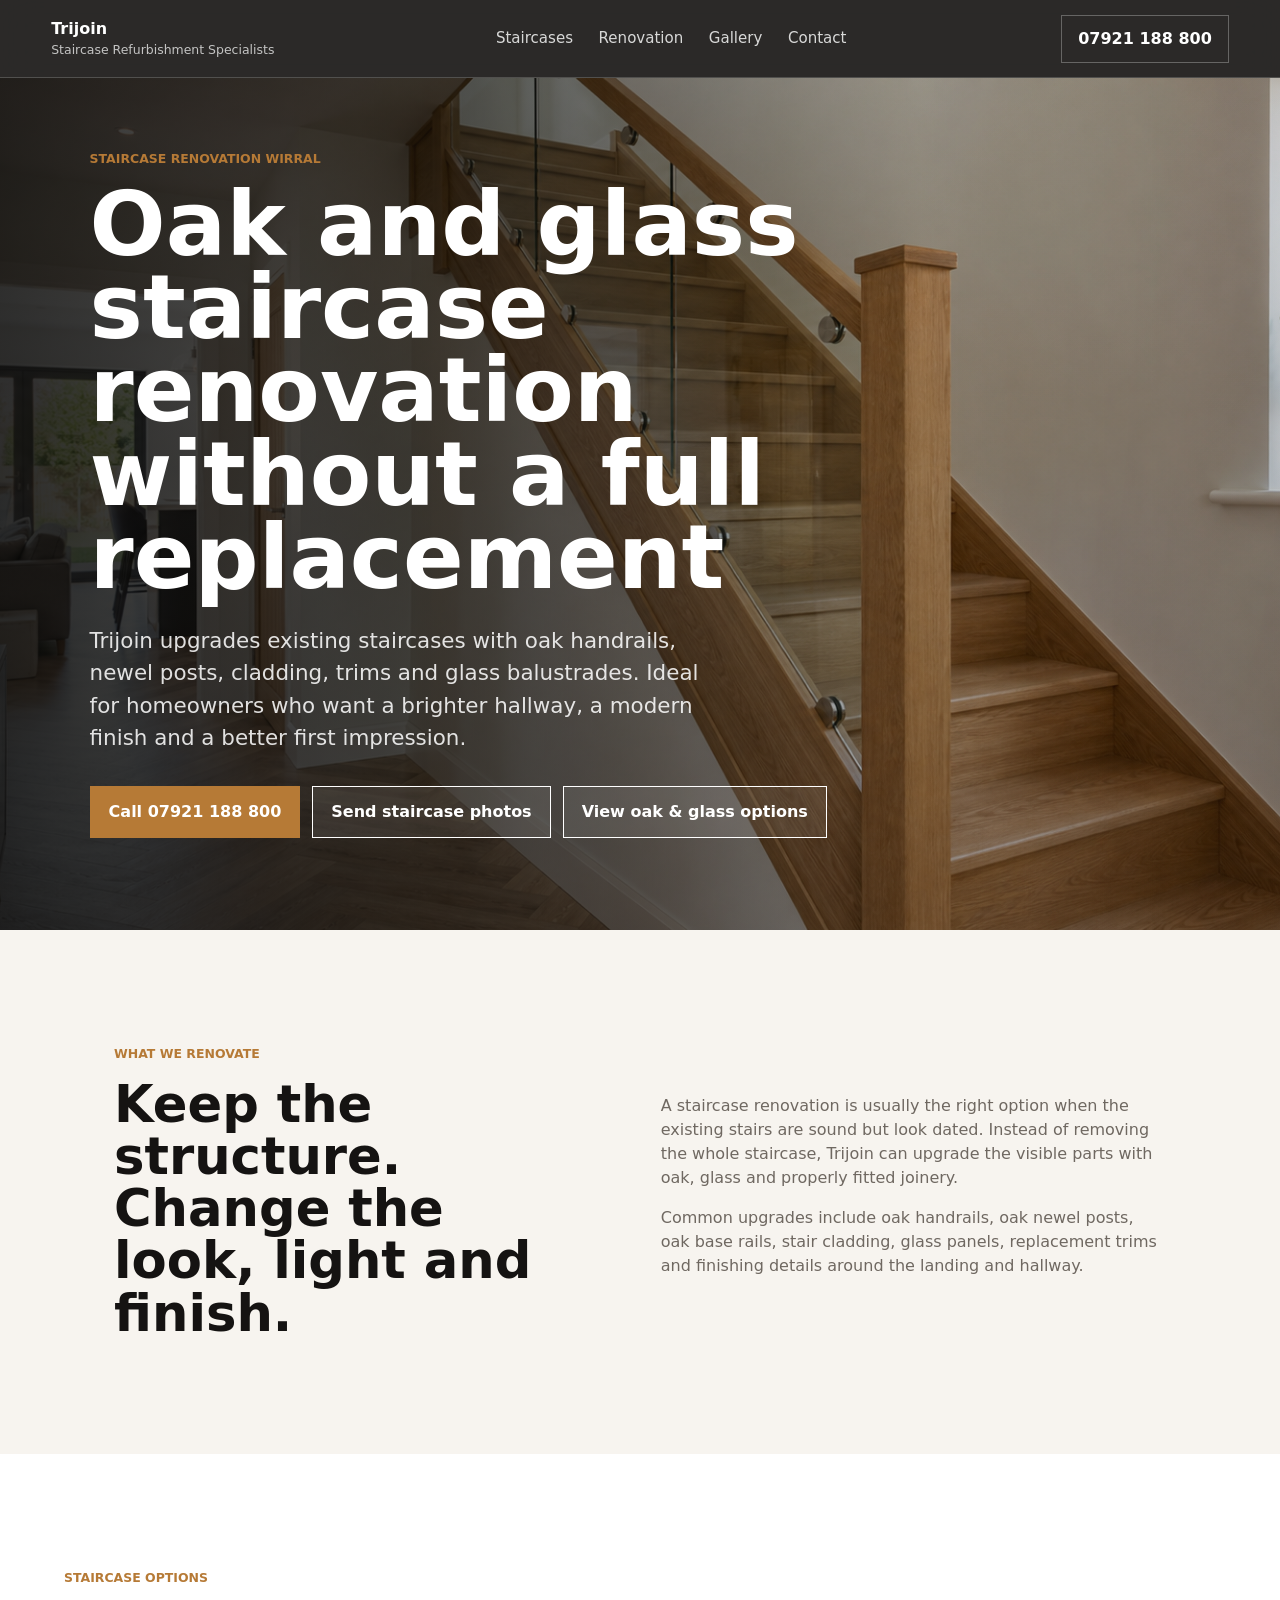
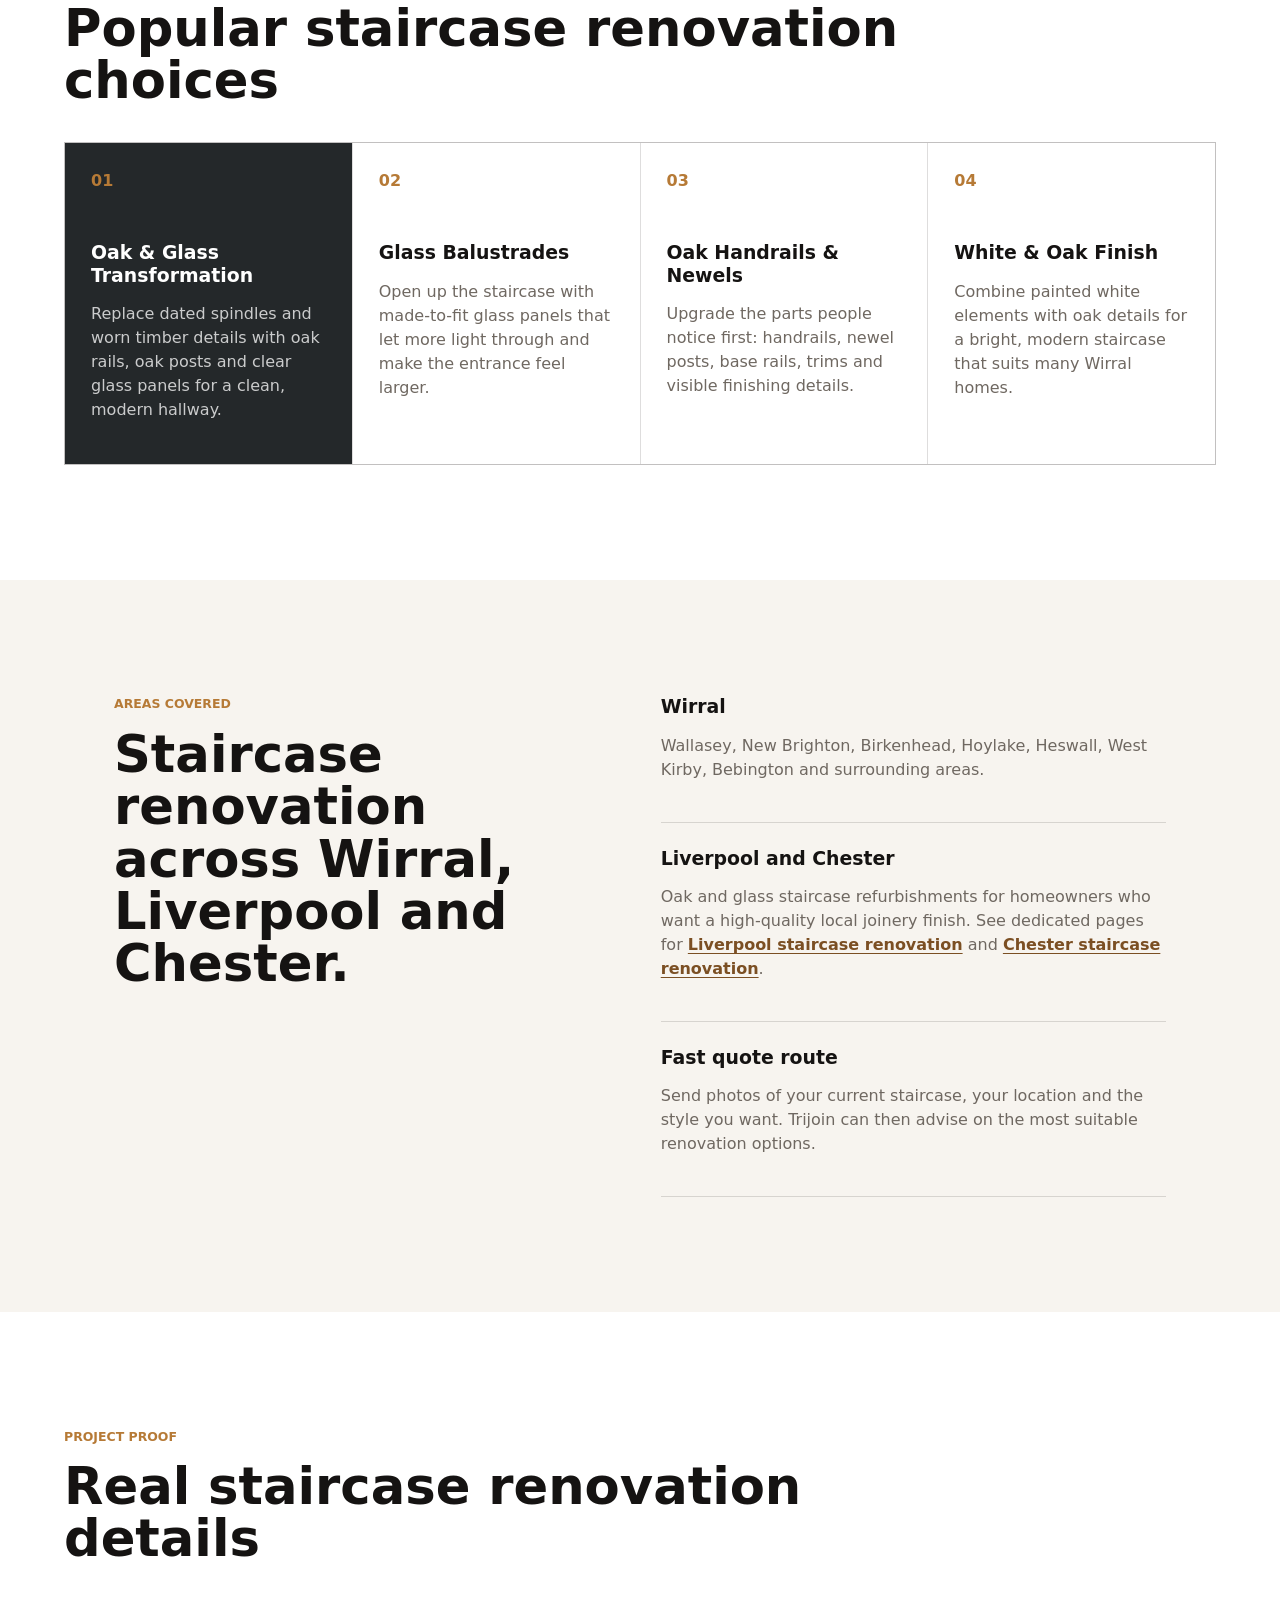
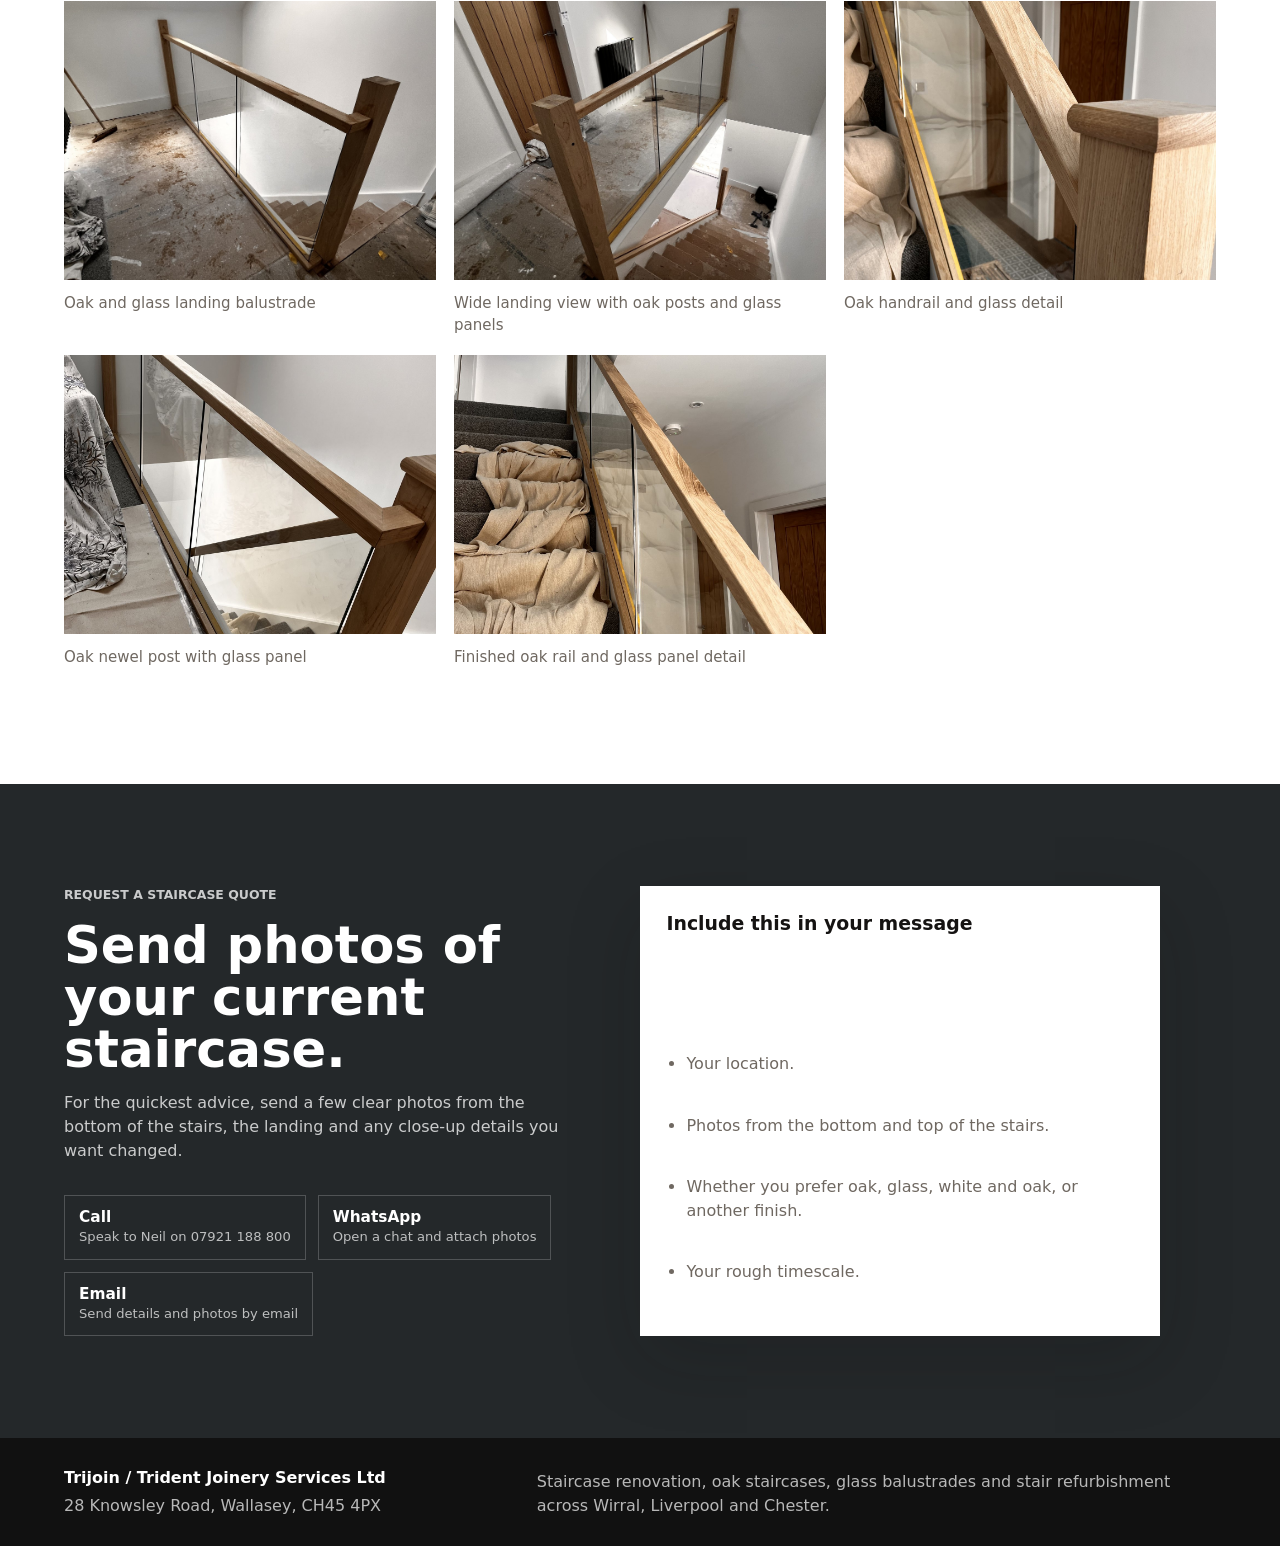
==== staircase-renovation-wirral.html @ 80621ded "Add files via upload" ====
<!doctype html>
<html lang="en-GB">
  <head>
    <meta charset="utf-8">
    <meta name="viewport" content="width=device-width, initial-scale=1">
    <title>Staircase Renovation Wirral | Oak & Glass Staircase Refurbishment | Trijoin</title>
    <meta name="description" content="Staircase renovation in Wirral, Liverpool and Chester. Trijoin upgrades dated staircases with oak handrails, glass balustrades, newel posts, stair cladding and modern finishes.">
    <meta name="robots" content="index, follow">
    <link rel="canonical" href="https://www.trijoin.com/staircase-renovation-wirral.html">
    <meta property="og:title" content="Staircase Renovation Wirral | Trijoin">
    <meta property="og:description" content="Modern oak and glass staircase renovations for homeowners across Wirral, Liverpool and Chester.">
    <meta property="og:type" content="website">
    <meta property="og:url" content="https://www.trijoin.com/staircase-renovation-wirral.html">
    <meta property="og:image" content="https://www.trijoin.com/assets/oak-glass-staircase-hero.png">
    <link rel="stylesheet" href="styles.css">
    <script type="application/ld+json">
      {
        "@context": "https://schema.org",
        "@type": "Service",
        "name": "Staircase renovation Wirral",
        "provider": {
          "@type": "LocalBusiness",
          "name": "Trijoin / Trident Joinery Services Ltd",
          "telephone": "+447921188800",
          "address": {
            "@type": "PostalAddress",
            "streetAddress": "28 Knowsley Road",
            "addressLocality": "Wallasey",
            "postalCode": "CH45 4PX",
            "addressCountry": "GB"
          }
        },
        "areaServed": ["Wirral", "Liverpool", "Chester", "Wallasey", "Birkenhead", "Heswall", "West Kirby", "Hoylake", "Bebington"],
        "serviceType": ["Staircase renovation", "Staircase refurbishment", "Oak staircase refurbishment", "Glass balustrade installation"]
      }
    </script>
  </head>
  <body>
    <header class="site-header">
      <a class="brand" href="index.html" aria-label="Trijoin home">
        <span>
          <strong>Trijoin</strong>
          <small>Staircase Refurbishment Specialists</small>
        </span>
      </a>
      <nav class="nav" aria-label="Primary navigation">
        <a href="index.html#staircases">Staircases</a>
        <a href="staircase-renovation-wirral.html">Renovation</a>
        <a href="index.html#gallery">Gallery</a>
        <a href="index.html#contact">Contact</a>
      </nav>
      <a class="header-phone" href="tel:+447921188800">07921 188 800</a>
    </header>

    <main id="top">
      <section class="hero landing-hero">
        <picture>
          <img src="assets/oak-glass-staircase-hero.png" alt="Oak and glass staircase renovation with clear glass panels and oak handrail">
        </picture>
        <div class="hero-overlay"></div>
        <div class="hero-content">
          <p class="eyebrow">Staircase renovation Wirral</p>
          <h1>Oak and glass staircase renovation without a full replacement</h1>
          <p class="hero-copy">Trijoin upgrades existing staircases with oak handrails, newel posts, cladding, trims and glass balustrades. Ideal for homeowners who want a brighter hallway, a modern finish and a better first impression.</p>
          <div class="hero-actions">
            <a class="button primary" href="tel:+447921188800">Call 07921 188 800</a>
            <a class="button secondary" href="https://wa.me/447921188800">Send staircase photos</a>
            <a class="button secondary" href="#oak-glass-options">View oak & glass options</a>
          </div>
        </div>
      </section>

      <section class="intro section">
        <div class="section-kicker">What we renovate</div>
        <div class="intro-grid">
          <h2>Keep the structure. Change the look, light and finish.</h2>
          <div>
            <p>A staircase renovation is usually the right option when the existing stairs are sound but look dated. Instead of removing the whole staircase, Trijoin can upgrade the visible parts with oak, glass and properly fitted joinery.</p>
            <p>Common upgrades include oak handrails, oak newel posts, oak base rails, stair cladding, glass panels, replacement trims and finishing details around the landing and hallway.</p>
          </div>
        </div>
      </section>

      <section id="oak-glass-options" class="section services-band">
        <div class="section-heading">
          <p class="section-kicker">Staircase options</p>
          <h2>Popular staircase renovation choices</h2>
        </div>
        <div class="service-grid">
          <article class="service-card feature-card">
            <span class="card-icon">01</span>
            <h3>Oak & Glass Transformation</h3>
            <p>Replace dated spindles and worn timber details with oak rails, oak posts and clear glass panels for a clean, modern hallway.</p>
          </article>
          <article class="service-card">
            <span class="card-icon">02</span>
            <h3>Glass Balustrades</h3>
            <p>Open up the staircase with made-to-fit glass panels that let more light through and make the entrance feel larger.</p>
          </article>
          <article class="service-card">
            <span class="card-icon">03</span>
            <h3>Oak Handrails & Newels</h3>
            <p>Upgrade the parts people notice first: handrails, newel posts, base rails, trims and visible finishing details.</p>
          </article>
          <article class="service-card">
            <span class="card-icon">04</span>
            <h3>White & Oak Finish</h3>
            <p>Combine painted white elements with oak details for a bright, modern staircase that suits many Wirral homes.</p>
          </article>
        </div>
      </section>

      <section class="section split-section">
        <div>
          <p class="section-kicker">Areas covered</p>
          <h2>Staircase renovation across Wirral, Liverpool and Chester.</h2>
        </div>
        <div class="benefit-list">
          <div>
            <h3>Wirral</h3>
            <p>Wallasey, New Brighton, Birkenhead, Hoylake, Heswall, West Kirby, Bebington and surrounding areas.</p>
          </div>
          <div>
            <h3>Liverpool and Chester</h3>
            <p>Oak and glass staircase refurbishments for homeowners who want a high-quality local joinery finish. See dedicated pages for <a class="text-link" href="staircase-renovation-liverpool.html">Liverpool staircase renovation</a> and <a class="text-link" href="staircase-renovation-chester.html">Chester staircase renovation</a>.</p>
          </div>
          <div>
            <h3>Fast quote route</h3>
            <p>Send photos of your current staircase, your location and the style you want. Trijoin can then advise on the most suitable renovation options.</p>
          </div>
        </div>
      </section>

      <section class="section gallery-section">
        <div class="section-heading">
          <p class="section-kicker">Project proof</p>
          <h2>Real staircase renovation details</h2>
        </div>
        <div class="gallery-grid renovation-gallery">
          <figure>
            <img src="gallery/staircase-renovation-2026/oak-glass-staircase-landing-balustrade.jpg" alt="Oak and glass staircase landing renovation with clear glass panels and oak handrail">
            <figcaption>Oak and glass landing balustrade</figcaption>
          </figure>
          <figure>
            <img src="gallery/staircase-renovation-2026/oak-glass-staircase-landing-wide.jpg" alt="Wide view of oak and glass staircase renovation from the landing">
            <figcaption>Wide landing view with oak posts and glass panels</figcaption>
          </figure>
          <figure>
            <img src="gallery/staircase-renovation-2026/oak-glass-staircase-oak-rail-detail.jpg" alt="Close-up oak handrail and glass panel detail on staircase renovation">
            <figcaption>Oak handrail and glass detail</figcaption>
          </figure>
          <figure>
            <img src="gallery/staircase-renovation-2026/oak-glass-staircase-newel-glass-detail.jpg" alt="Oak newel post and glass panel detail on staircase refurbishment">
            <figcaption>Oak newel post with glass panel</figcaption>
          </figure>
          <figure>
            <img src="gallery/staircase-renovation-2026/oak-glass-staircase-finished-rail.jpg" alt="Finished oak handrail and clear glass staircase balustrade detail">
            <figcaption>Finished oak rail and glass panel detail</figcaption>
          </figure>
        </div>
      </section>

      <section id="contact" class="contact-section">
        <div class="contact-copy">
          <p class="section-kicker">Request a staircase quote</p>
          <h2>Send photos of your current staircase.</h2>
          <p>For the quickest advice, send a few clear photos from the bottom of the stairs, the landing and any close-up details you want changed.</p>
          <div class="contact-methods">
            <a href="tel:+447921188800">
              <strong>Call</strong>
              <span>Speak to Neil on 07921 188 800</span>
            </a>
            <a href="https://wa.me/447921188800">
              <strong>WhatsApp</strong>
              <span>Open a chat and attach photos</span>
            </a>
            <a href="mailto:lienreklaw@mac.com?subject=Staircase%20renovation%20quote">
              <strong>Email</strong>
              <span>Send details and photos by email</span>
            </a>
          </div>
        </div>
        <div class="quote-card">
          <h3>Include this in your message</h3>
          <ul>
            <li>Your location.</li>
            <li>Photos from the bottom and top of the stairs.</li>
            <li>Whether you prefer oak, glass, white and oak, or another finish.</li>
            <li>Your rough timescale.</li>
          </ul>
        </div>
      </section>
    </main>

    <footer class="footer">
      <div>
        <strong>Trijoin / Trident Joinery Services Ltd</strong>
        <p>28 Knowsley Road, Wallasey, CH45 4PX</p>
      </div>
      <p>Staircase renovation, oak staircases, glass balustrades and stair refurbishment across Wirral, Liverpool and Chester.</p>
    </footer>
  </body>
</html>
---- styles.css ----
:root {
  --ink: #151312;
  --muted: #6f6861;
  --paper: #f7f4ef;
  --white: #ffffff;
  --oak: #b67a36;
  --oak-deep: #7b4f23;
  --glass: #dcecf0;
  --charcoal: #24282a;
  --line: rgba(21, 19, 18, 0.14);
  --shadow: 0 24px 70px rgba(18, 16, 14, 0.18);
  font-family: Inter, ui-sans-serif, system-ui, -apple-system, BlinkMacSystemFont, "Segoe UI", sans-serif;
}

* {
  box-sizing: border-box;
}

html {
  scroll-behavior: smooth;
}

body {
  margin: 0;
  color: var(--ink);
  background: var(--paper);
  line-height: 1.5;
}

a {
  color: inherit;
  text-decoration: none;
}

.text-link {
  color: var(--oak-deep);
  font-weight: 850;
  text-decoration: underline;
  text-underline-offset: 3px;
}

img {
  display: block;
  max-width: 100%;
}

.site-header {
  position: sticky;
  top: 0;
  z-index: 20;
  display: grid;
  grid-template-columns: auto 1fr auto;
  gap: 24px;
  align-items: center;
  min-height: 78px;
  padding: 12px clamp(18px, 4vw, 56px);
  border-bottom: 1px solid rgba(255, 255, 255, 0.18);
  background: rgba(21, 19, 18, 0.9);
  color: var(--white);
  backdrop-filter: blur(18px);
}

.brand {
  display: flex;
  align-items: center;
  gap: 12px;
  min-width: 230px;
}

.brand strong,
.brand small {
  display: block;
}

.brand small {
  color: rgba(255, 255, 255, 0.72);
  font-size: 0.78rem;
}

.nav {
  display: flex;
  justify-content: center;
  gap: clamp(12px, 2vw, 30px);
  font-size: 0.94rem;
  color: rgba(255, 255, 255, 0.82);
}

.nav a:hover,
.header-phone:hover,
.footer a:hover {
  color: var(--glass);
}

.header-phone {
  padding: 11px 16px;
  border: 1px solid rgba(255, 255, 255, 0.28);
  color: var(--white);
  font-weight: 800;
}

.hero {
  position: relative;
  display: grid;
  min-height: calc(100svh - 78px);
  overflow: hidden;
  background: var(--charcoal);
}

.hero picture,
.hero img,
.hero-overlay,
.hero-content {
  grid-area: 1 / 1;
}

.hero img {
  width: 100%;
  height: 100%;
  min-height: calc(100svh - 78px);
  object-fit: cover;
}

.hero-overlay {
  background:
    linear-gradient(90deg, rgba(9, 9, 8, 0.82) 0%, rgba(9, 9, 8, 0.6) 37%, rgba(9, 9, 8, 0.08) 72%),
    linear-gradient(0deg, rgba(9, 9, 8, 0.28), rgba(9, 9, 8, 0.06));
}

.hero-content {
  position: relative;
  align-self: center;
  width: min(760px, calc(100% - 36px));
  margin-left: clamp(18px, 7vw, 96px);
  padding: 72px 0 92px;
  color: var(--white);
}

.eyebrow,
.section-kicker {
  margin: 0 0 14px;
  color: var(--oak);
  font-size: 0.78rem;
  font-weight: 850;
  letter-spacing: 0;
  text-transform: uppercase;
}

.hero h1 {
  max-width: 720px;
  margin: 0;
  font-size: clamp(3rem, 7vw, 6.9rem);
  line-height: 0.93;
  letter-spacing: 0;
}

.hero-copy {
  max-width: 610px;
  margin: 26px 0 0;
  color: rgba(255, 255, 255, 0.86);
  font-size: clamp(1.05rem, 2vw, 1.34rem);
}

.hero-actions,
.contact-methods {
  display: flex;
  flex-wrap: wrap;
  gap: 12px;
  margin-top: 32px;
}

.button {
  display: inline-flex;
  align-items: center;
  justify-content: center;
  min-height: 48px;
  padding: 13px 18px;
  border: 1px solid currentColor;
  font-weight: 850;
  text-align: center;
}

.button.primary {
  border-color: var(--oak);
  background: var(--oak);
  color: var(--white);
}

.button.secondary {
  color: var(--white);
  background: rgba(255, 255, 255, 0.08);
}

.button:hover {
  transform: translateY(-1px);
}

.hero-points {
  display: flex;
  flex-wrap: wrap;
  gap: 10px;
  margin: 34px 0 0;
  padding: 0;
  list-style: none;
}

.hero-points li {
  padding: 8px 11px;
  border: 1px solid rgba(255, 255, 255, 0.24);
  background: rgba(255, 255, 255, 0.09);
  color: rgba(255, 255, 255, 0.86);
  font-size: 0.88rem;
}

.section {
  padding: clamp(64px, 9vw, 120px) clamp(18px, 5vw, 72px);
}

.intro,
.split-section,
.seo-section {
  max-width: 1180px;
  margin: 0 auto;
}

.intro-grid,
.split-section,
.seo-section {
  display: grid;
  grid-template-columns: minmax(0, 0.95fr) minmax(0, 1.05fr);
  gap: clamp(32px, 7vw, 92px);
  align-items: start;
}

h2 {
  margin: 0;
  font-size: clamp(2rem, 4vw, 4rem);
  line-height: 1.02;
  letter-spacing: 0;
}

h3 {
  margin: 0;
  font-size: 1.18rem;
  line-height: 1.18;
}

p {
  color: var(--muted);
}

.section-heading {
  width: min(850px, 100%);
  margin-bottom: 36px;
}

.services-band,
.gallery-section {
  background: var(--white);
}

.service-grid {
  display: grid;
  grid-template-columns: repeat(4, minmax(0, 1fr));
  gap: 1px;
  background: var(--line);
  border: 1px solid var(--line);
}

.service-card {
  min-height: 310px;
  padding: 26px;
  background: var(--white);
}

.feature-card {
  background: var(--charcoal);
  color: var(--white);
}

.feature-card p {
  color: rgba(255, 255, 255, 0.76);
}

.feature-card a {
  display: inline-block;
  margin-top: 18px;
  color: var(--glass);
  font-weight: 850;
}

.card-icon {
  display: block;
  margin-bottom: 48px;
  color: var(--oak);
  font-weight: 900;
}

.benefit-list {
  display: grid;
  gap: 24px;
}

.benefit-list > div {
  padding-bottom: 24px;
  border-bottom: 1px solid var(--line);
}

.gallery-grid {
  display: grid;
  grid-template-columns: repeat(3, minmax(0, 1fr));
  gap: 18px;
}

figure {
  margin: 0;
}

figure img,
.gallery-placeholder {
  width: 100%;
  aspect-ratio: 4 / 5;
  object-fit: cover;
  background: var(--charcoal);
}

.renovation-gallery figure img {
  aspect-ratio: 4 / 3;
  object-fit: cover;
}

.gallery-placeholder {
  display: grid;
  place-items: center;
  color: rgba(255, 255, 255, 0.86);
  font-size: clamp(2rem, 5vw, 5rem);
  font-weight: 900;
}

.gallery-placeholder.before {
  background: linear-gradient(135deg, #4f4a43, #262523);
}

.gallery-placeholder.detail {
  background: linear-gradient(135deg, var(--oak-deep), var(--glass));
  color: var(--ink);
}

figcaption {
  padding-top: 12px;
  color: var(--muted);
  font-size: 0.94rem;
}

.support-services {
  background: #ebe5dc;
}

.support-grid {
  display: grid;
  grid-template-columns: repeat(4, minmax(0, 1fr));
  gap: 18px;
}

.support-card {
  padding: 28px;
  border: 1px solid var(--line);
  background: rgba(255, 255, 255, 0.55);
  cursor: pointer;
  transition: transform 160ms ease, background 160ms ease, border-color 160ms ease;
}

.support-card:hover,
.support-card:focus {
  background: var(--white);
  border-color: rgba(181, 113, 48, 0.55);
  outline: none;
  transform: translateY(-2px);
}

.support-card span {
  display: inline-block;
  margin-top: 22px;
  color: var(--oak-deep);
  font-weight: 850;
}

.service-modal[hidden] {
  display: none;
}

.modal-open {
  overflow: hidden;
}

.service-modal {
  position: fixed;
  inset: 0;
  z-index: 50;
  display: grid;
  place-items: center;
  padding: 18px;
}

.service-modal-backdrop {
  position: absolute;
  inset: 0;
  background: rgba(23, 27, 25, 0.72);
}

.service-modal-panel {
  position: relative;
  width: min(1080px, 100%);
  max-height: min(760px, 92vh);
  overflow: auto;
  padding: clamp(24px, 4vw, 42px);
  background: var(--white);
  box-shadow: 0 28px 80px rgba(0, 0, 0, 0.28);
}

.modal-close {
  position: absolute;
  top: 18px;
  right: 18px;
  padding: 10px 14px;
  border: 1px solid var(--line);
  background: var(--white);
  color: var(--ink);
  font: inherit;
  font-weight: 850;
  cursor: pointer;
}

.modal-close:hover,
.modal-close:focus {
  border-color: var(--oak);
  outline: none;
}

.service-gallery-grid {
  display: grid;
  grid-template-columns: repeat(3, minmax(0, 1fr));
  gap: 18px;
  margin-top: 28px;
}

.keyword-cloud {
  display: flex;
  flex-wrap: wrap;
  gap: 10px;
}

.keyword-cloud span {
  padding: 9px 12px;
  border: 1px solid var(--line);
  background: var(--white);
  color: var(--charcoal);
  font-size: 0.92rem;
}

.contact-section {
  display: grid;
  grid-template-columns: minmax(0, 0.9fr) minmax(320px, 520px);
  gap: clamp(32px, 6vw, 80px);
  padding: clamp(64px, 8vw, 110px) clamp(18px, 5vw, 72px);
  background: var(--charcoal);
  color: var(--white);
}

.contact-copy {
  max-width: 720px;
}

.contact-copy p {
  color: rgba(255, 255, 255, 0.76);
}

.contact-methods a {
  display: grid;
  gap: 3px;
  min-width: 190px;
  padding: 13px 14px;
  border: 1px solid rgba(255, 255, 255, 0.2);
  color: var(--white);
}

.contact-methods strong {
  font-size: 0.96rem;
  line-height: 1.1;
}

.contact-methods span {
  color: rgba(255, 255, 255, 0.7);
  font-size: 0.82rem;
  line-height: 1.25;
}

.quote-card {
  display: grid;
  gap: 16px;
  padding: 26px;
  background: var(--white);
  color: var(--ink);
  box-shadow: var(--shadow);
}

.quote-card ul {
  display: grid;
  gap: 12px;
  margin: 0;
  padding-left: 20px;
  color: var(--muted);
}

.footer {
  display: grid;
  grid-template-columns: minmax(0, 0.8fr) minmax(0, 1.2fr);
  gap: 20px;
  padding: 28px clamp(18px, 5vw, 72px);
  background: #111;
  color: var(--white);
}

.footer p {
  margin: 4px 0 0;
  color: rgba(255, 255, 255, 0.7);
}

@media (max-width: 980px) {
  .site-header {
    grid-template-columns: 1fr auto;
  }

  .nav {
    display: none;
  }

  .intro-grid,
  .split-section,
  .seo-section,
  .contact-section,
  .footer {
    grid-template-columns: 1fr;
  }

  .service-grid,
  .gallery-grid,
  .support-grid,
  .service-gallery-grid {
    grid-template-columns: repeat(2, minmax(0, 1fr));
  }
}

@media (max-width: 640px) {
  .site-header {
    min-height: auto;
    gap: 12px;
    padding: 10px 14px;
  }

  .brand {
    min-width: 0;
  }

  .brand small {
    display: none;
  }

  .header-phone {
    padding: 9px 10px;
    font-size: 0.86rem;
  }

  .hero {
    min-height: 760px;
  }

  .hero img {
    min-height: 760px;
  }

  .hero-overlay {
    background: linear-gradient(0deg, rgba(9, 9, 8, 0.86), rgba(9, 9, 8, 0.34));
  }

  .hero-content {
    align-self: end;
    width: calc(100% - 28px);
    margin: 0 auto;
    padding-bottom: 42px;
  }

  .hero h1 {
    font-size: clamp(2.7rem, 14vw, 4.2rem);
  }

  .service-grid,
  .gallery-grid,
  .support-grid,
  .service-gallery-grid {
    grid-template-columns: 1fr;
  }

  .service-card {
    min-height: 240px;
  }

  .service-modal {
    padding: 10px;
    align-items: end;
  }

  .service-modal-panel {
    max-height: 88vh;
    padding-top: 58px;
  }

  .card-icon {
    margin-bottom: 30px;
  }
}
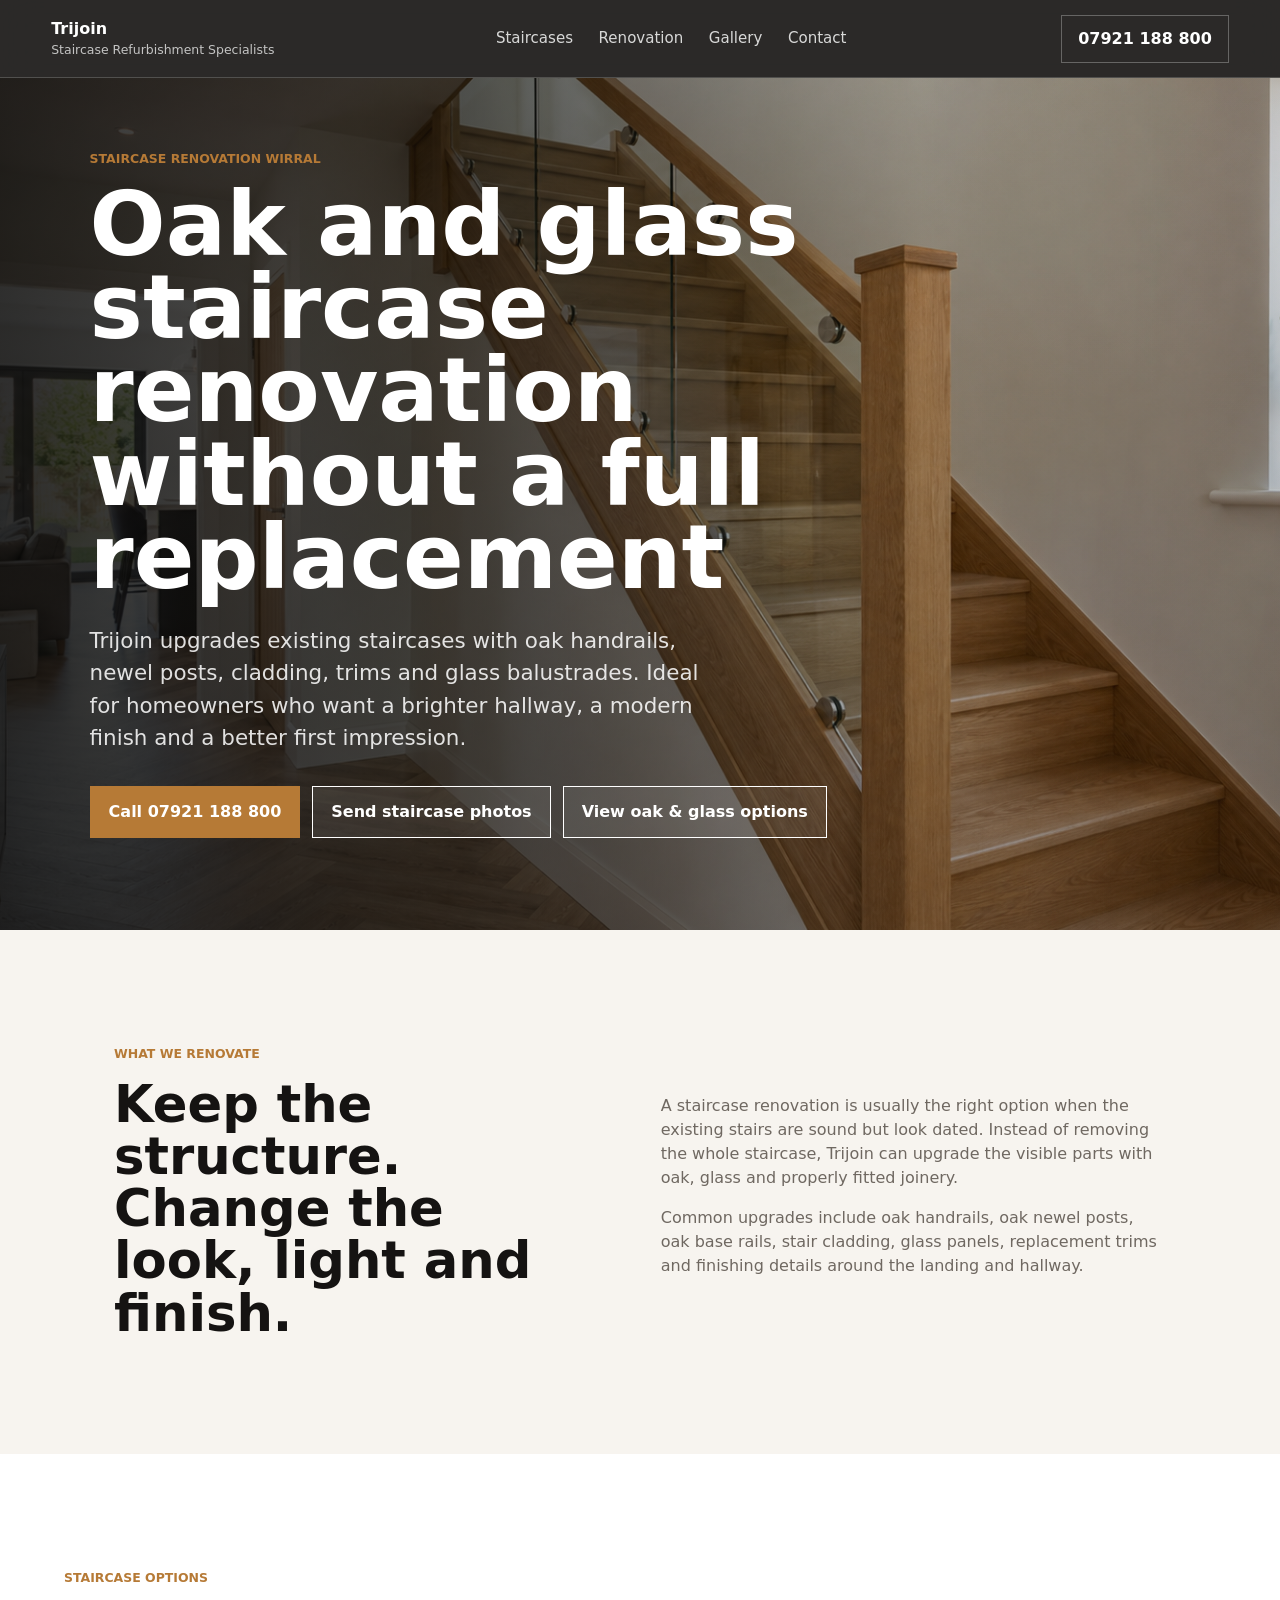
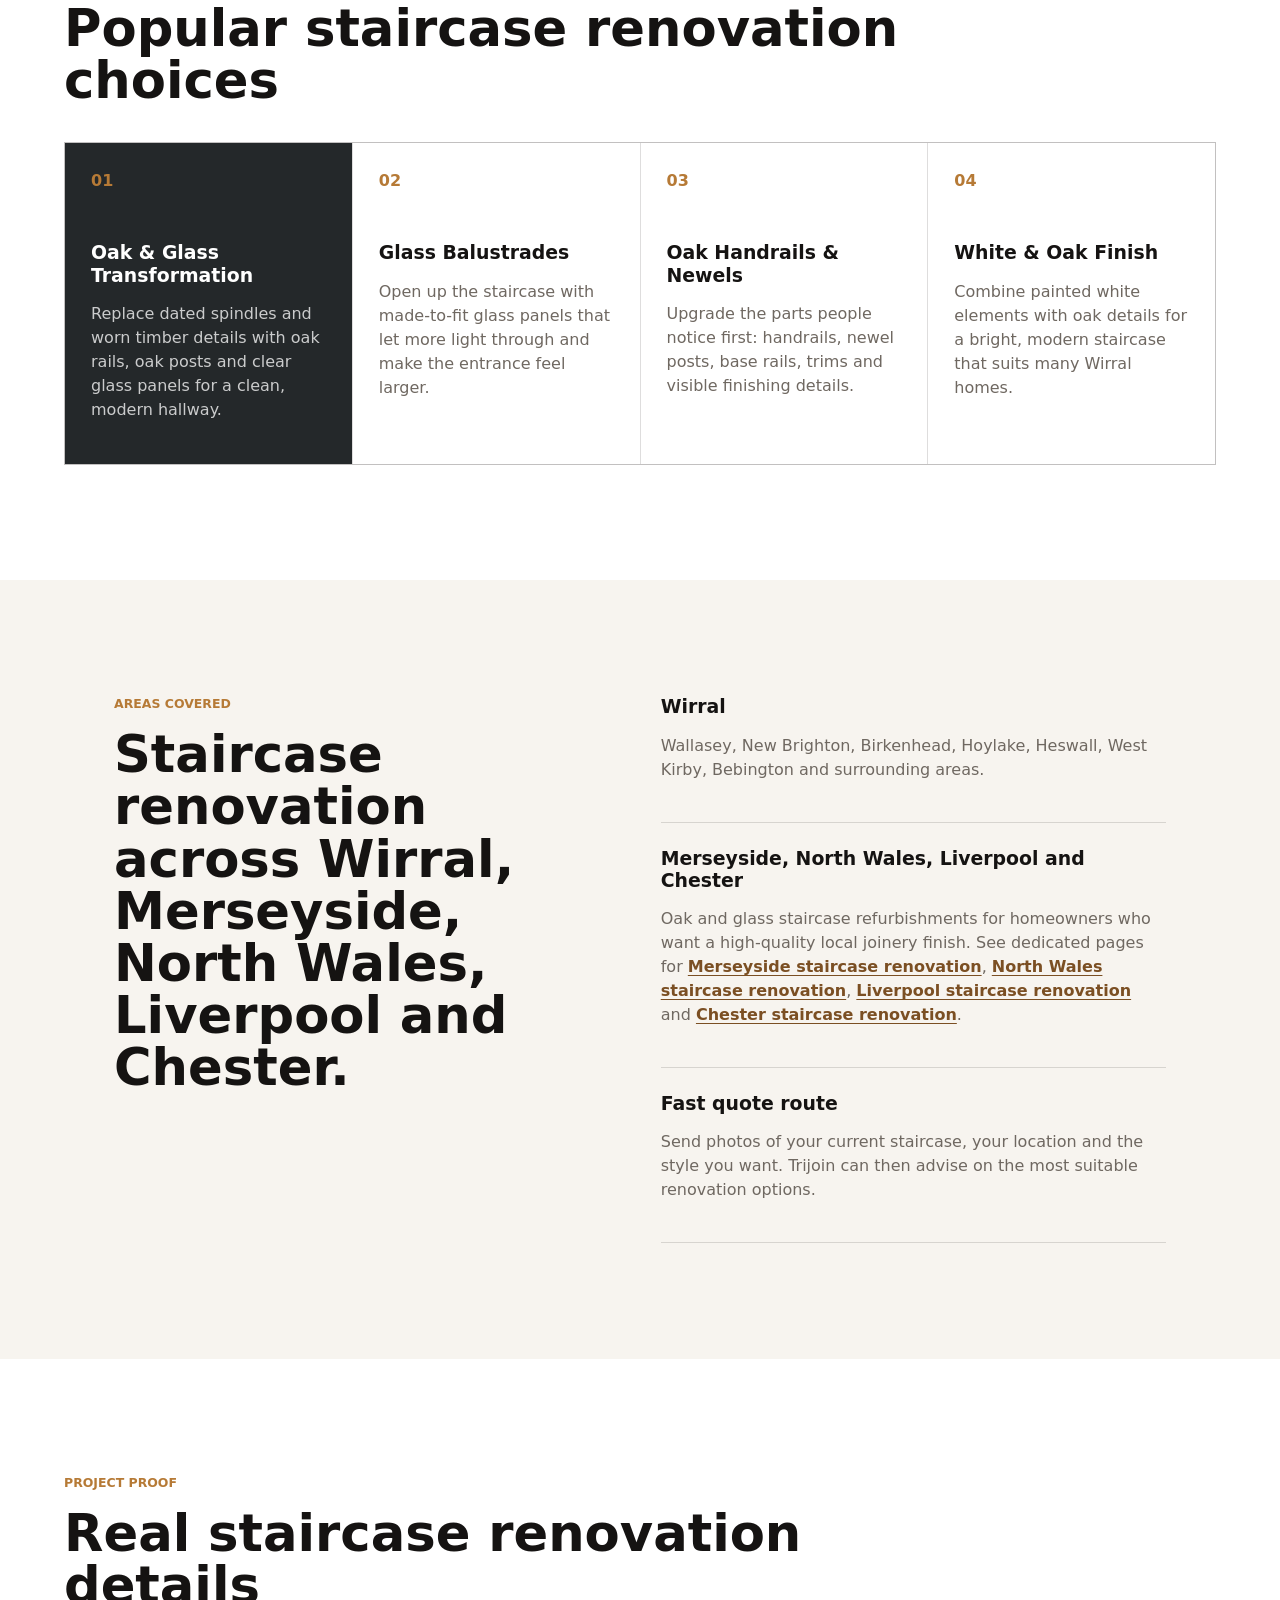
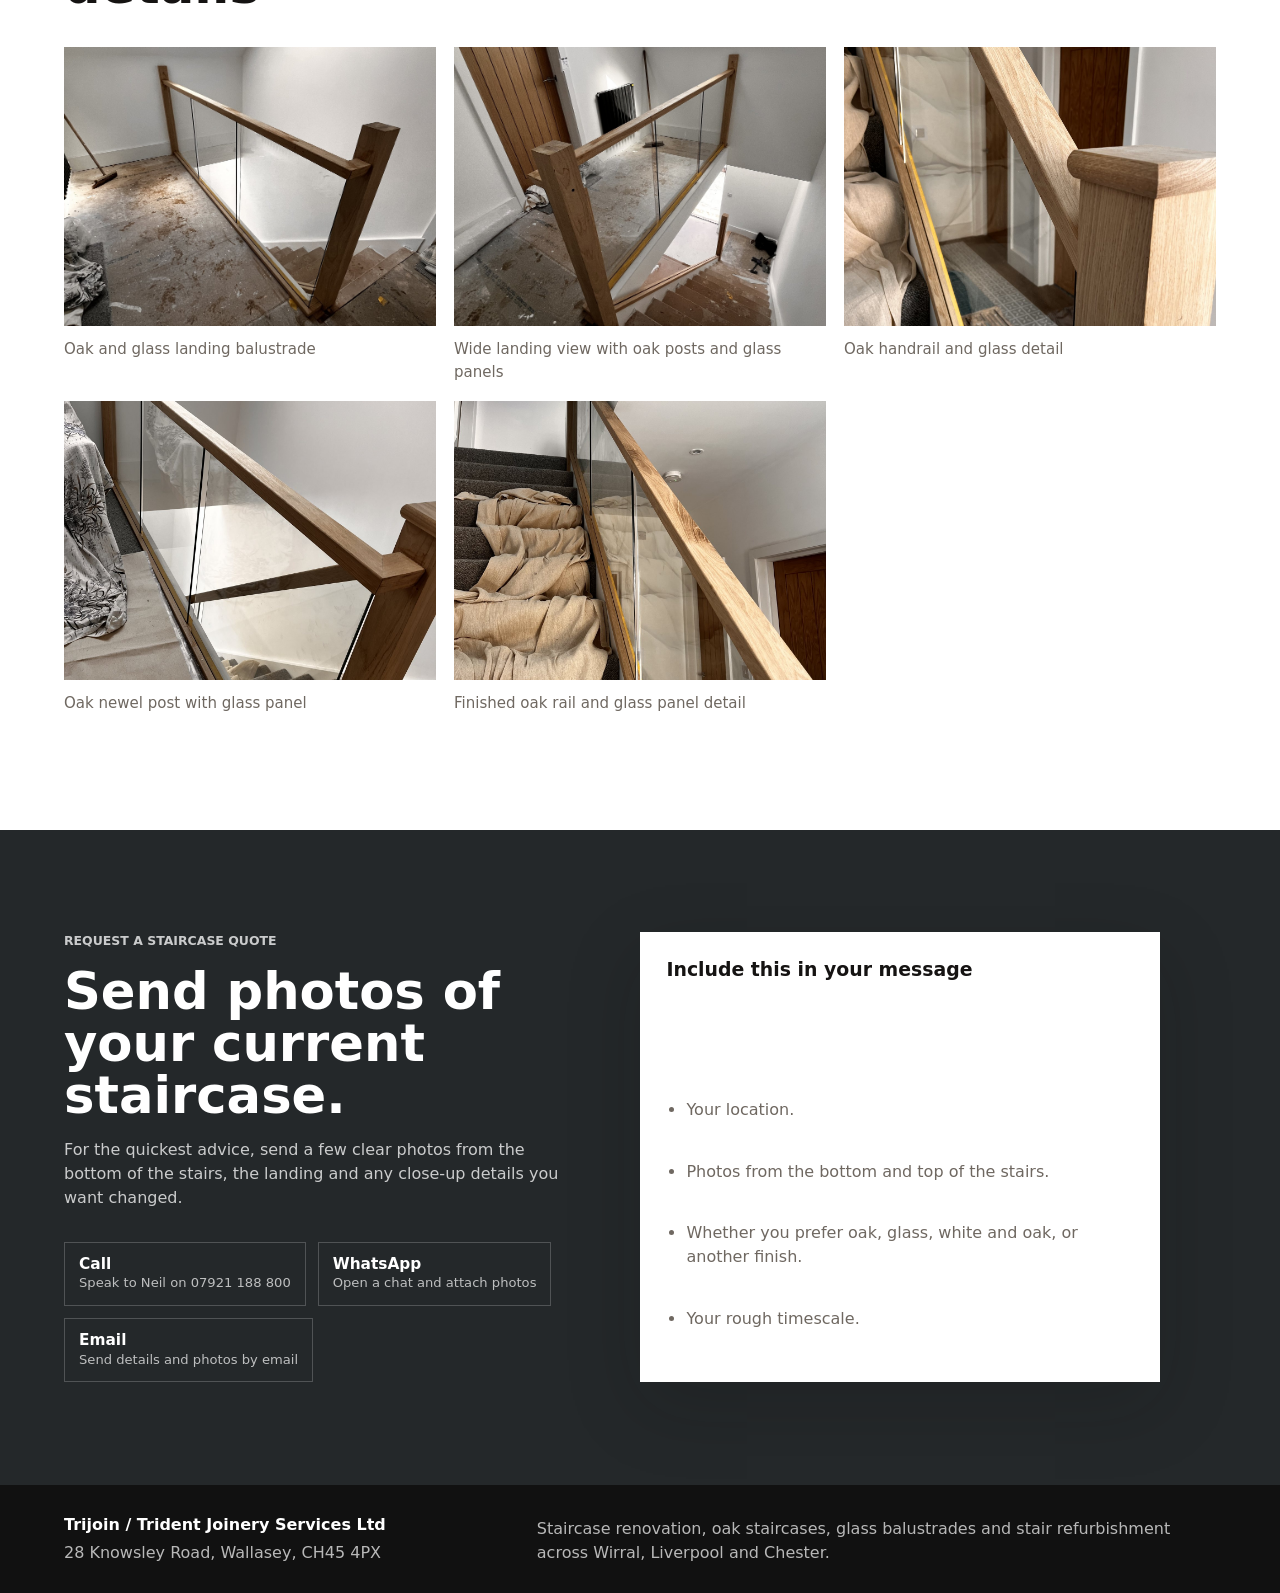
==== commit 7652b221: "Add files via upload" ====
--- a/staircase-renovation-wirral.html
+++ b/staircase-renovation-wirral.html
@@ -113,7 +113,7 @@
       <section class="section split-section">
         <div>
           <p class="section-kicker">Areas covered</p>
-          <h2>Staircase renovation across Wirral, Liverpool and Chester.</h2>
+          <h2>Staircase renovation across Wirral, Merseyside, North Wales, Liverpool and Chester.</h2>
         </div>
         <div class="benefit-list">
           <div>
@@ -121,8 +121,8 @@
             <p>Wallasey, New Brighton, Birkenhead, Hoylake, Heswall, West Kirby, Bebington and surrounding areas.</p>
           </div>
           <div>
-            <h3>Liverpool and Chester</h3>
-            <p>Oak and glass staircase refurbishments for homeowners who want a high-quality local joinery finish. See dedicated pages for <a class="text-link" href="staircase-renovation-liverpool.html">Liverpool staircase renovation</a> and <a class="text-link" href="staircase-renovation-chester.html">Chester staircase renovation</a>.</p>
+            <h3>Merseyside, North Wales, Liverpool and Chester</h3>
+            <p>Oak and glass staircase refurbishments for homeowners who want a high-quality local joinery finish. See dedicated pages for <a class="text-link" href="staircase-renovation-merseyside.html">Merseyside staircase renovation</a>, <a class="text-link" href="staircase-renovation-north-wales.html">North Wales staircase renovation</a>, <a class="text-link" href="staircase-renovation-liverpool.html">Liverpool staircase renovation</a> and <a class="text-link" href="staircase-renovation-chester.html">Chester staircase renovation</a>.</p>
           </div>
           <div>
             <h3>Fast quote route</h3>
